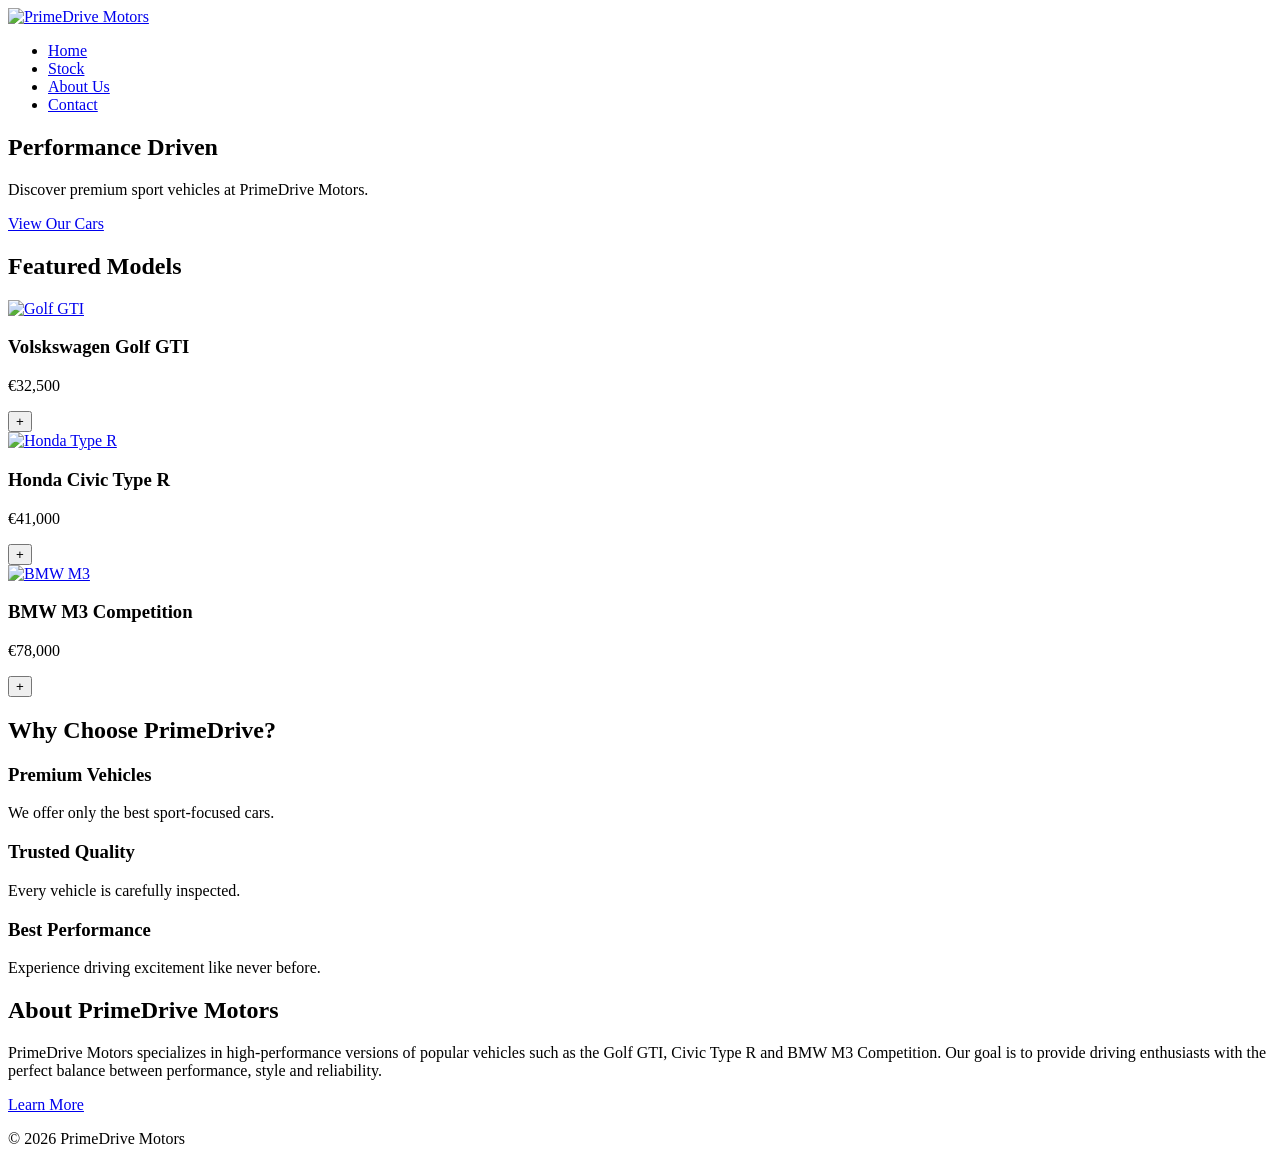
==== index.html @ b91f6830 "Add files via upload" ====
<!doctype html>
<html lang="en">
  <head>
    <meta charset="UTF-8" />
    <meta name="viewport" content="width=device-width, initial-scale=1.0" />
    <title>PrimeDrive Motors</title>
    <link rel="stylesheet" href="css/style.css" />
    <link
      href="https://fonts.googleapis.com/css2?family=Poppins:wght@300;400;600&display=swap"
      rel="stylesheet"
    />
  </head>
  <body>
    <header>
      <nav>
        <a href="index.html" class="logo">
          <img src="images/primedrive-logo.png" alt="PrimeDrive Motors" />
        </a>
        <ul>
          <li><a href="index.html">Home</a></li>
          <li><a href="stock.html">Stock</a></li>
          <li><a href="about.html">About Us</a></li>
          <li><a href="contact.html">Contact</a></li>
        </ul>
      </nav>
    </header>

    <section class="hero">
      <div class="hero-content">
        <h2>Performance Driven</h2>
        <p>Discover premium sport vehicles at PrimeDrive Motors.</p>
        <a href="stock.html" class="hero-btn">View Our Cars</a>
      </div>
    </section>

    <section class="featured">
      <h2>Featured Models</h2>

      <div class="car-grid">
        <div class="car-card">
          <a href="contact.html">
            <img src="images/golfgit.png" alt="Golf GTI" />
          </a>

          <h3>Volskswagen Golf GTI</h3>
          <p class="price">€32,500</p>

            <button class="more-btn">+</button>
          
        </div>

        <div class="car-card">
          <a href="contact.html">
            <img src="images/typer.png" alt="Honda Type R" />
          </a>

          <h3>Honda Civic Type R</h3>
          <p class="price">€41,000</p>

          <button class="more-btn">+</button>
        </div>

        <div class="car-card">
          <a href="contact.html">
            <img src="images/m3.png" alt="BMW M3" />
          </a>

          <h3>BMW M3 Competition</h3>
          <p class="price">€78,000</p>
          
            <button class="more-btn">+</button>
          
        </div>
      </div>
    </section>

    <section class="why">

<h2 class="section-title">Why Choose PrimeDrive?</h2>

<div class="why-grid">

<div>
<h3>Premium Vehicles</h3>
<p>We offer only the best sport-focused cars.</p>
</div>

<div>
<h3>Trusted Quality</h3>
<p>Every vehicle is carefully inspected.</p>
</div>

<div>
<h3>Best Performance</h3>
<p>Experience driving excitement like never before.</p>
</div>

</div>

</section>

    <section class="about-preview">

<h2 class="section-title">About PrimeDrive Motors</h2>

<p>
PrimeDrive Motors specializes in high-performance versions of popular vehicles such as the Golf GTI, Civic Type R and BMW M3 Competition. Our goal is to provide driving enthusiasts with the perfect balance between performance, style and reliability.
</p>

<a href="about.html" class="hero-btn">Learn More</a>

</section>
    
  </body>

  <footer>
      <p>© 2026 PrimeDrive Motors</p>
    </footer>

</html>
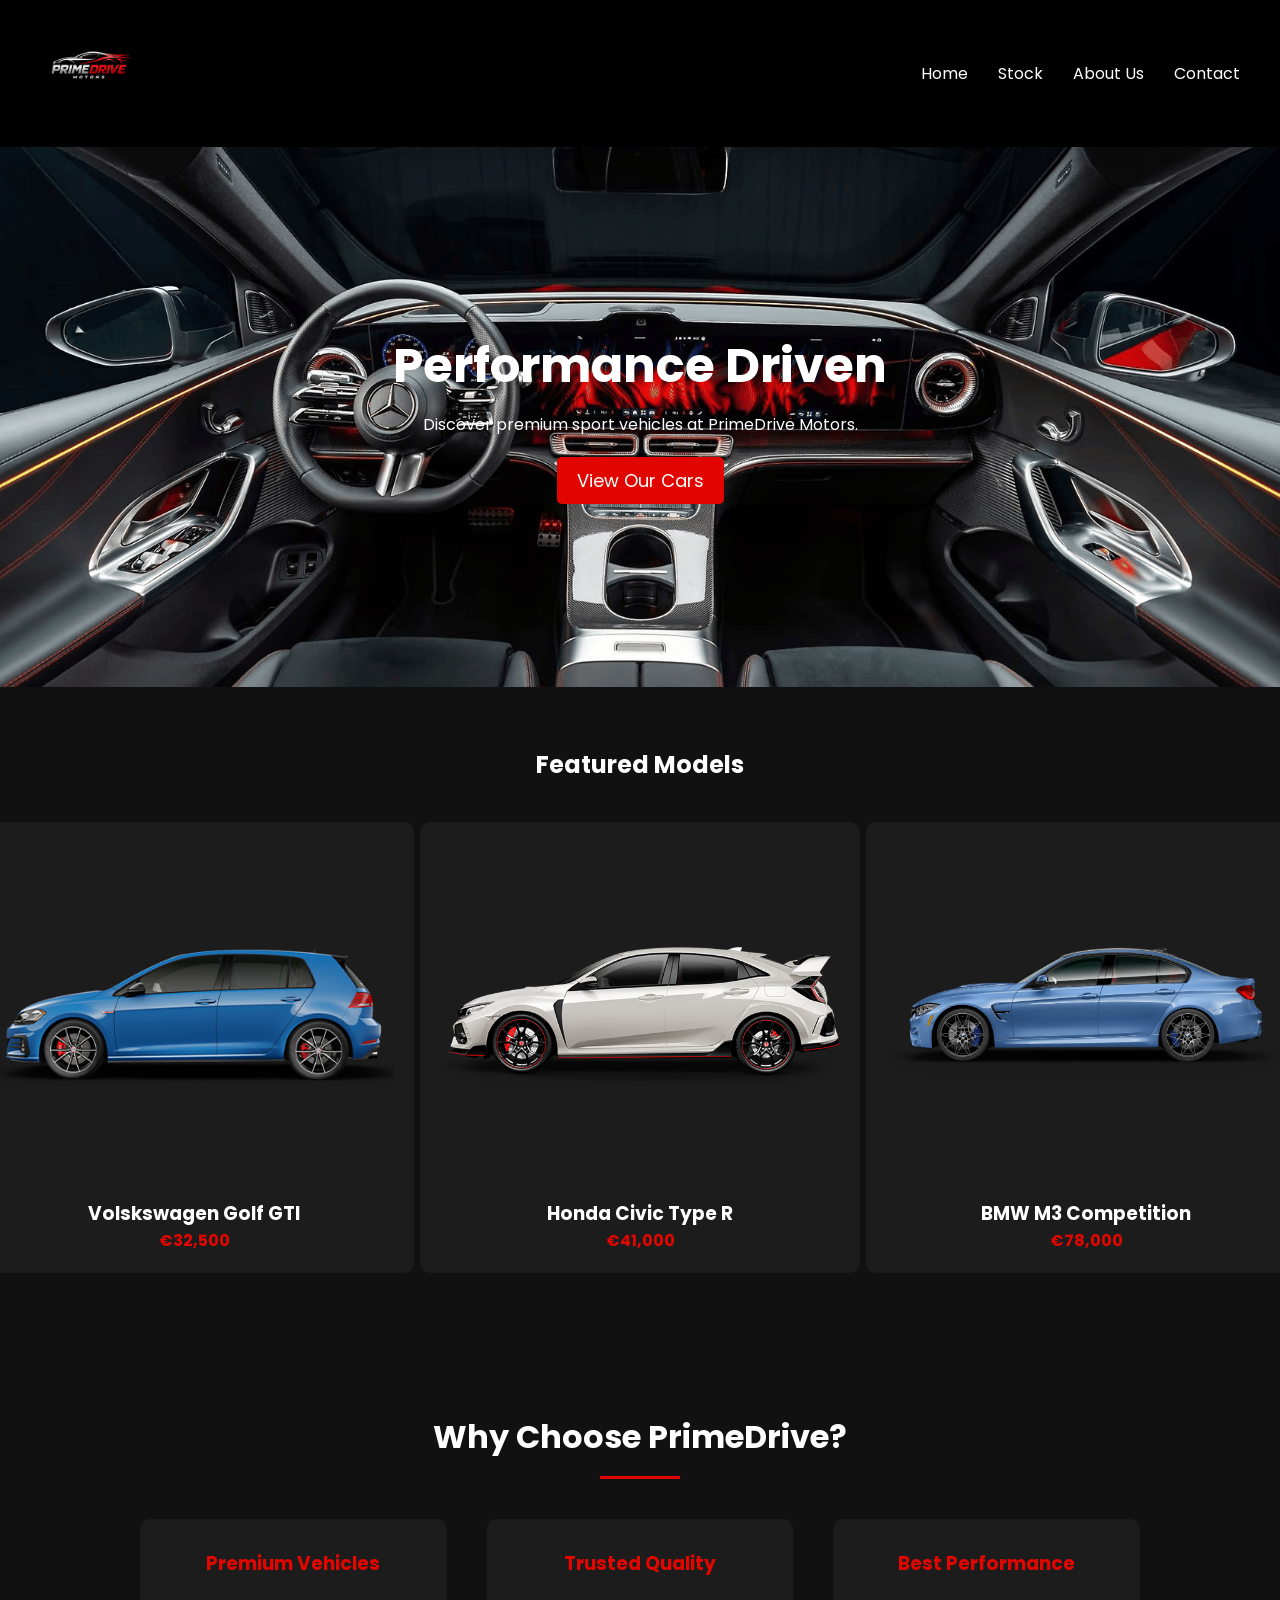
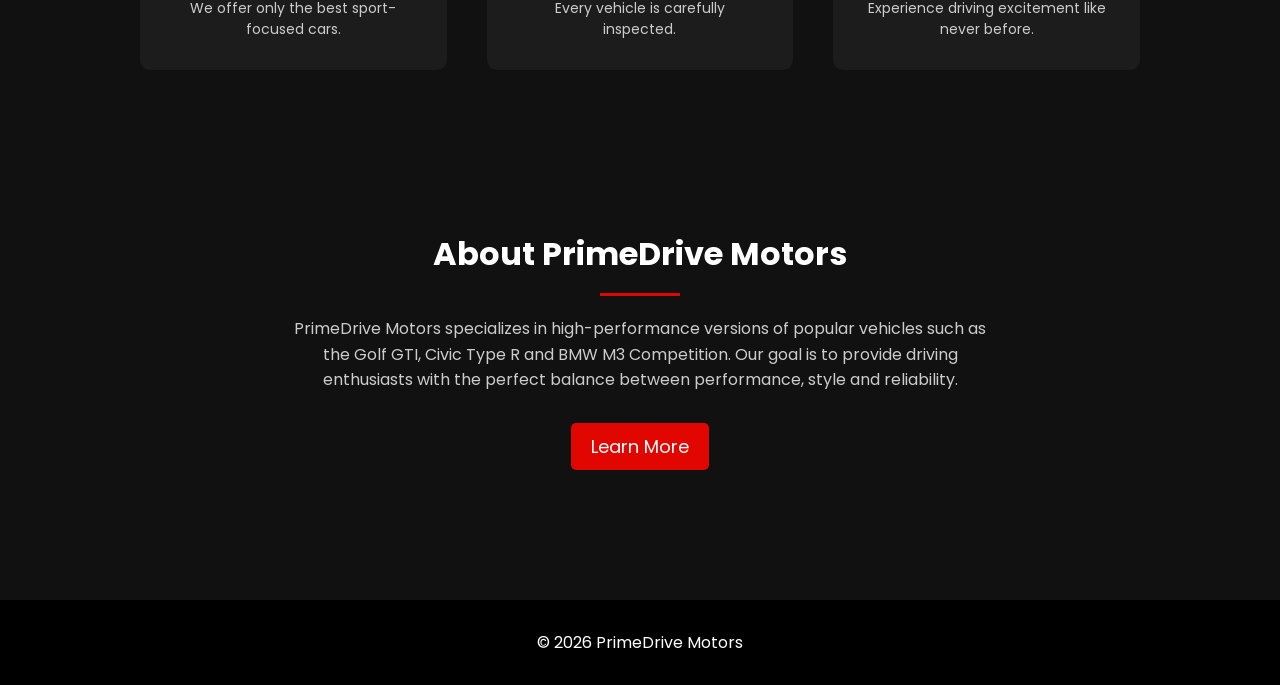
==== commit 5c70025d: "Add files via upload" ====
--- a/index.html
+++ b/index.html
@@ -45,7 +45,7 @@
           <h3>Volskswagen Golf GTI</h3>
           <p class="price">€32,500</p>
 
-            <button class="more-btn">+</button>
+  
           
         </div>
 
@@ -57,7 +57,6 @@
           <h3>Honda Civic Type R</h3>
           <p class="price">€41,000</p>
 
-          <button class="more-btn">+</button>
         </div>
 
         <div class="car-card">
@@ -68,7 +67,7 @@
           <h3>BMW M3 Competition</h3>
           <p class="price">€78,000</p>
           
-            <button class="more-btn">+</button>
+            
           
         </div>
       </div>
--- a/css/style.css
+++ b/css/style.css
@@ -0,0 +1,587 @@
+/* RESET */
+*{
+    margin:0;
+    padding:0;
+    box-sizing:border-box;
+}
+
+/* BODY */
+
+body{
+    font-family: 'Poppins', sans-serif;
+    background-color:#111;
+    color:white;
+}
+
+/* NAVBAR */
+
+header{
+    background:#000;
+    padding:20px 40px;
+}
+
+nav{
+    display:flex;
+    justify-content:space-between;
+    align-items:center;
+}
+
+nav h1{
+    font-size:24px;
+}
+
+nav ul{
+    list-style:none;
+    display:flex;
+    gap:30px;
+}
+
+nav a{
+    text-decoration:none;
+    color:white;
+    font-size:16px;
+}
+
+nav a:hover{
+    color:#e10600;
+}
+
+/* FEATURED SECTION */
+
+.featured{
+    padding:60px;
+}
+
+.featured h2{
+    text-align:center;
+    margin-bottom:40px;
+}
+
+/* GRID */
+
+.car-grid{
+    display:grid;
+    grid-template-columns:repeat(3,1fr);
+    gap:30px;
+}
+
+/* CAR CARD */
+
+.car-card{
+    background:#1c1c1c;
+    padding:20px;
+    border-radius:10px;
+    text-align:center;
+    transition:0.3s;
+}
+
+.car-card img{
+    width:100%;
+    height:350px;
+    object-fit:contain;
+}
+
+.car-card:hover{
+    transform:scale(1.05);
+    box-shadow:0 0 20px rgba(0,0,0,0.8);
+}
+
+/* PRICE */
+
+.car-card p{
+    color:#e10600;
+    font-weight:bold;
+}
+
+/* FOOTER */
+
+footer{
+    text-align:center;
+    padding:30px;
+    background:#000;
+    margin-top:50px;
+}
+
+/* LOGO */
+
+.logo img{
+    height: 100px;
+}
+
+/* CAR GRID */
+
+.car-grid{
+    display:grid;
+    justify-content: center;
+    gap: 6px;
+    flex-wrap: wrap;
+}
+
+/* CAR CARD */
+
+.car-card{
+    
+    background: #1c1c1c;
+    padding: 20px;
+    border-radius: 10px;
+    text-align: center;
+    transition: 0.3s;
+    position: relative;
+}
+
+/* CAR IMAGE */
+
+.car-card img{
+    width: 400px;
+    border-radius:8px;
+    transition: 0.3s;
+}
+
+/* PRICE */
+
+.price{
+    color:#e10600;
+    font-weight:bold;
+    margin-top: 5px 0;
+}
+
+/* MORE BUTTON */
+
+.more-btn{
+    position: absolute;
+    top: 20px;
+    right: 20px;
+
+    background:#e10600;
+    border:none;
+    color:white;
+    font-size:16px;
+    width:30px;
+    height:30px;
+    border-radius:50%;
+    cursor:pointer;
+    margin-top:10px;
+    transition:0.3s;
+}
+
+.more-btn:hover{
+    background: white;
+    color: #e10600;
+}
+
+/* HOVER EFFECT */
+
+.car-card:hover{
+    transform:scale(1.05);
+    box-shadow:0 0 20px rgba(0,0,0,0.8);
+}
+
+/* HOVER ANIMATION */
+
+.car-card:hover img{
+transform:scale(1.1);
+}
+
+/* HERO SECTION */
+
+.hero{
+    height: 60vh;
+    background: url('../images/hero.png') center/cover no-repeat;
+    display: flex;
+    flex-direction: column;
+    justify-content: center;
+    align-items: center;
+    text-align: center;
+}
+
+.hero h2{
+    font-size: 48px;
+    margin-bottom: 10px;
+}
+
+.hero p{
+    margin-bottom: 20px;
+}
+
+.hero-btn{
+    background:#e10600;
+    color:white;
+    padding: 10px 20px;
+    text-decoration:none;
+    font-size:18px;
+    border-radius:5px;
+    transition:0.3s;
+    display: inline-block;
+}
+
+/* WHY CHOOSE SECTION */
+
+.why{
+    padding: 80px 40px;
+    text-align: center;
+}
+
+.why h2{
+    font-size: 32px;
+    margin-bottom: 40px;
+}
+
+.why-grid{
+    display: grid;
+    grid-template-columns: repeat(3, 1fr);
+    gap: 40px;
+    max-width: 1000px;
+    margin: 0 auto;
+}
+
+.why-grid div{
+    background: #1c1c1c;
+    padding: 30px;
+    border-radius: 10px;
+    transition: 0.3s;
+}
+
+.why-grid div:hover{
+    transform: scale(-5px);
+    box-shadow: 0 0 20px rgba(0,0,0,0.6);
+}
+
+.why-grid h3{
+    margin-bottom: 20px;
+    color: #e10600;
+}
+
+.why-grid p{
+    font-size: 14px;
+    color: #ccc;
+}
+/* ABOUT SECTION */
+
+.about-preview{
+    padding:80px 40px;
+    text-align: center;
+    max-width: 800px;
+    margin:  auto;
+}
+
+.about-preview h2{
+    font-size: 32px;
+    margin-bottom: 20px;
+}
+
+.about-preview p{
+    color: #ccc;
+    line-height: 1.6;
+    margin-bottom: 30px;
+}
+
+.about-preview a:hover{
+    background-color: #b80000;
+}
+
+/* STOCK PAGE */
+
+.stock{
+    padding:80px 40px;
+    text-align:center;
+}
+
+.stock h2{
+    font-size:32px;
+    margin-bottom:50px;
+}
+
+/* GRID DOS CARROS */
+
+.stock .car-grid{
+    display:grid;
+    grid-template-columns:repeat(auto-fit, minmax(280px,1fr));
+    gap:40px;
+    max-width:1200px;
+    margin:auto;
+}
+
+/* CARD */
+
+.stock .car-card{
+    background:#1c1c1c;
+    padding:20px;
+    border-radius:10px;
+    text-align:center;
+    transition:0.3s;
+    position:relative;
+}
+
+/* IMAGEM */
+
+.stock .car-card img{
+    width:100%;
+    height:220px;
+    object-fit:contain;
+    transition:0.3s;
+}
+
+/* CAR NAME */
+
+.stock .car-card h3{
+    margin-top:15px;
+    font-size:18px;
+}
+
+/* PRICE */
+
+.stock .price{
+    color:#e10600;
+    font-weight:bold;
+    margin:10px 0;
+}
+
+/* STOCK PAGE */
+
+.stock{
+    padding:80px 40px;
+    text-align:center;
+}
+
+.stock h2{
+    font-size:32px;
+    margin-bottom:50px;
+}
+
+/* CARS GRID */
+
+.stock .car-grid{
+    display:grid;
+    grid-template-columns:repeat(auto-fit, minmax(400px,1fr));
+    gap:50px;
+    max-width:1500px;
+    margin:auto;
+}
+
+/* STOCK IMAGE */
+
+.stock .car-card img{
+    width:100%;
+    height:350px;
+    object-fit:contain;
+    transition:0.3s;
+}
+
+/* CAR NAME */
+
+.stock .car-card h3{
+    margin-top:15px;
+    font-size:18px;
+}
+
+/* PRICE */
+
+.stock .price{
+    color:#e10600;
+    font-weight:bold;
+    margin:10px 0;
+}
+
+/* BUTTON */
+
+.stock .hero-btn{
+    display:inline-block;
+    background:#e10600;
+    color:white;
+    padding:8px 18px;
+    border-radius:5px;
+    text-decoration:none;
+    font-size:14px;
+    transition:0.3s;
+}
+
+.stock .hero-btn:hover{
+    background:#b80000;
+}
+
+/* HOVER */
+
+.stock .car-card:hover{
+    transform:translateY(-6px);
+    box-shadow:0 10px 25px rgba(0,0,0,0.7);
+}
+
+.stock .car-card:hover img{
+    transform:scale(1.05);
+}
+
+/* IMAGE */
+
+.stock .car-card{
+    background:#1c1c1c;
+    padding:30px;
+    border-radius:10px;
+    text-align:center;
+    transition:0.3s;
+}
+
+/* ABOUT GRID */
+
+.about-grid{
+display:grid;
+grid-template-columns:repeat(auto-fit, minmax(300px,1fr));
+gap:40px;
+margin-top:60px;
+}
+
+/* ABOUT BOX */
+
+.about-box{
+background:#1c1c1c;
+padding:30px;
+border-radius:10px;
+text-align:center;
+transition:0.3s;
+}
+
+.about-box:hover{
+transform:translateY(-5px);
+box-shadow:0 10px 25px rgba(0,0,0,0.6);
+}
+
+.about-box h3{
+color:#e10600;
+margin-bottom:15px;
+}
+
+.about-box p{
+color:#ccc;
+font-size:14px;
+}
+
+.brands{
+margin-top:70px;
+text-align:center;
+}
+
+.brands h3{
+font-size:24px;
+margin-bottom:15px;
+color:#e10600;
+}
+
+.brands p{
+color:#ccc;
+max-width:700px;
+margin:auto;
+}
+
+.about-page img{
+width:100%;
+max-width:900px;
+margin:40px auto;
+display:block;
+border-radius:10px;
+}
+
+.about-quote{
+margin-top:50px;
+font-style:italic;
+color:#888;
+}
+
+.about-page h2{
+font-size:36px;
+margin-top:40px;
+margin-bottom:20px;
+text-align:center;
+}
+
+.about-page p{
+max-width:800px;
+margin:0 auto 20px auto;
+text-align:center;
+color:#ccc;
+line-height:1.7;
+}
+
+.about-page{
+padding:100px 40px;
+max-width:1200px;
+margin:auto;
+}
+
+.about-page h2::after{
+content:"";
+display:block;
+width:80px;
+height:3px;
+background:#e10600;
+margin:15px auto;
+}
+
+/* CONTACT PAGE */
+
+.contact{
+padding:100px 40px;
+text-align:center;
+max-width:700px;
+margin:auto;
+}
+
+.contact h2{
+font-size:36px;
+margin-bottom:20px;
+}
+
+.contact p{
+color:#ccc;
+margin-bottom:40px;
+}
+
+.contact form{
+display:flex;
+flex-direction:column;
+gap:20px;
+}
+
+.contact input,
+.contact select,
+.contact textarea{
+padding:12px;
+border:none;
+border-radius:5px;
+background:#1c1c1c;
+color:white;
+font-family:'Poppins', sans-serif;
+}
+
+.contact textarea{
+height:120px;
+resize:none;
+}
+
+.contact button{
+background:#e10600;
+color:white;
+border:none;
+padding:12px;
+border-radius:5px;
+font-size:16px;
+cursor:pointer;
+transition:0.3s;
+}
+
+.contact button:hover{
+background:#b80000;
+}
+
+.section-title{
+text-align:center;
+font-size:36px;
+margin-bottom:20px;
+}
+
+.section-title::after{
+content:"";
+display:block;
+width:80px;
+height:3px;
+background:#e10600;
+margin:15px auto;
+}
